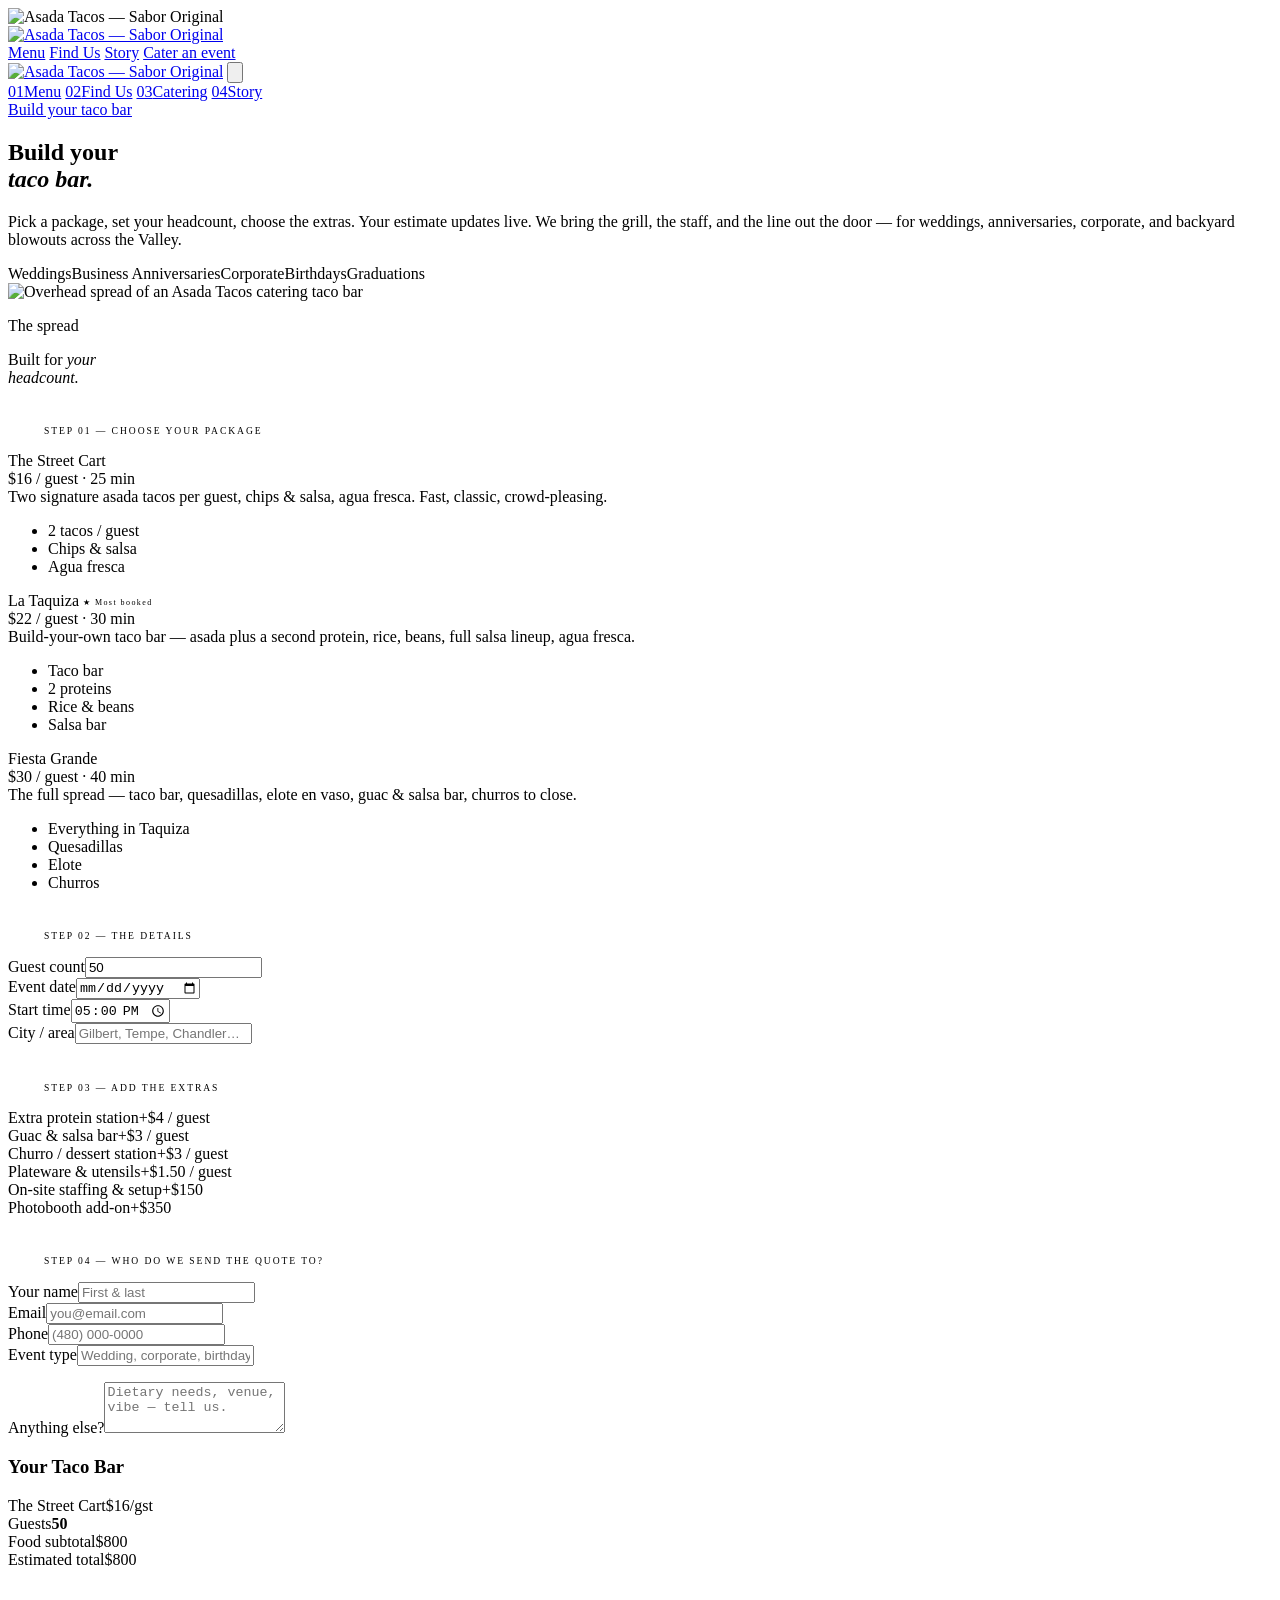
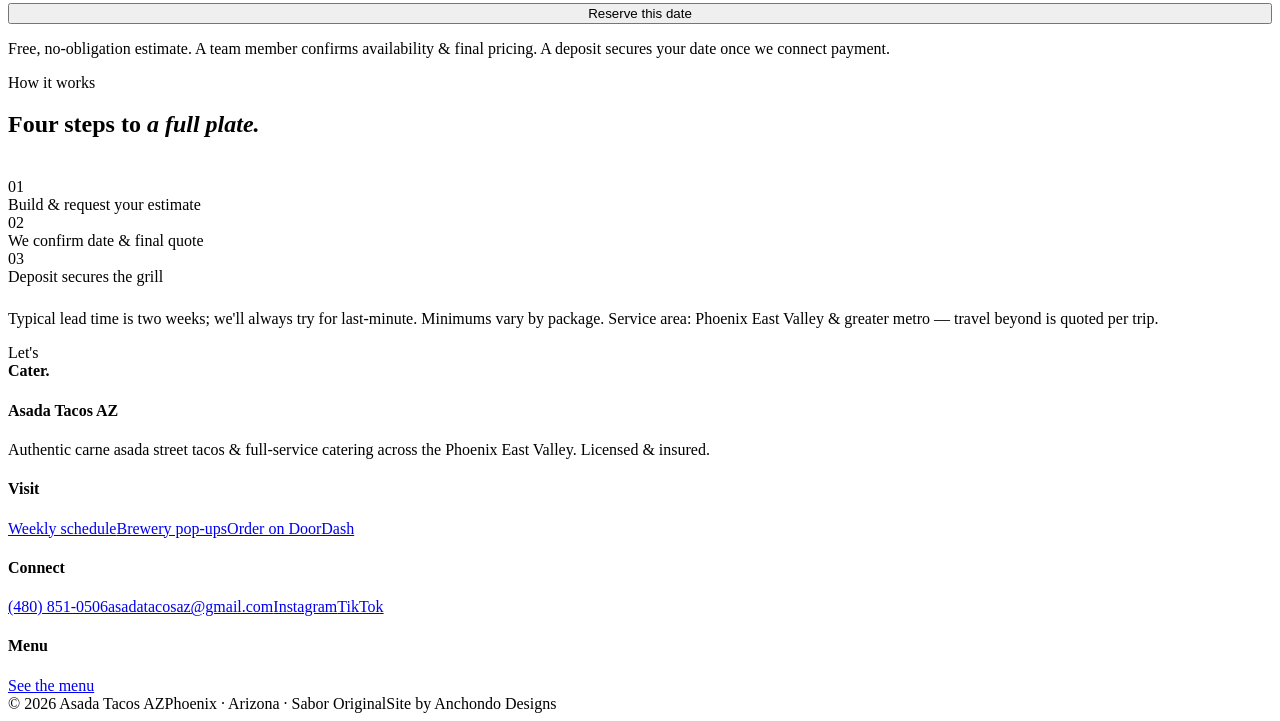
==== catering.html @ da59dc64 "Add files via upload" ====
<!DOCTYPE html>
<html lang="en">
<head>
<meta charset="UTF-8">
<meta name="viewport" content="width=device-width, initial-scale=1, viewport-fit=cover">
<title>Catering — Build Your Taco Bar · Asada Tacos AZ</title>
<meta name="description" content="Asada Tacos AZ catering — build your taco bar online. Pick a package, headcount & add-ons for weddings, corporate events, anniversaries & parties across Phoenix.">
<meta name="theme-color" content="#0B0B0B">
<meta property="og:title" content="Catering — Build Your Taco Bar · Asada Tacos AZ">
<meta property="og:description" content="Pick a package, your headcount, and add-ons. We bring the grill, the staff, and the line out the door.">
<link rel="preconnect" href="https://fonts.googleapis.com">
<link rel="preconnect" href="https://fonts.gstatic.com" crossorigin>
<link href="https://fonts.googleapis.com/css2?family=Archivo:wght@300;400;500;600;700&family=Archivo+Expanded:wght@500;600;700;800&family=IBM+Plex+Mono:wght@400;500&display=swap" rel="stylesheet">
<link rel="stylesheet" href="css/site.css">
<style>
.step-no{font-family:var(--mono);font-size:.6rem;letter-spacing:.2em;color:var(--oro);text-transform:uppercase;margin:38px 0 16px;display:flex;align-items:center;gap:12px}
.step-no::before{content:"";width:24px;height:1px;background:var(--oro)}
.confirm{background:var(--carbon-2);border:1px solid var(--oro);padding:22px;margin-top:16px;display:none}
.confirm.show{display:block}
</style>
</head>
<body>
<div id="load"><img class="loadlogo" src="assets/img/asada-logo.png" alt="Asada Tacos — Sabor Original"><div class="ember" aria-hidden="true"></div></div>
<div id="glow" aria-hidden="true"></div>

<header id="hdr">
  <div class="wrap nav">
    <a href="index.html" class="brand" aria-label="Asada Tacos — Sabor Original home"><img class="brandlogo" src="assets/img/asada-logo.png" alt="Asada Tacos — Sabor Original"></a>
    <nav class="navlinks">
      <a href="menu.html">Menu</a>
      <a href="find-us.html">Find Us</a>
      <a href="story.html">Story</a>
      <a href="catering.html" class="cta ghost" aria-current="page">Cater an event</a>
    </nav>
    <div class="burger" id="burger" aria-label="Menu" role="button" tabindex="0"><span></span><span></span><span></span></div>
  </div>
</header>
<div id="drawer">
  <div class="drawer-top">
    <a href="index.html" class="brand" aria-label="Asada Tacos — Sabor Original home"><img class="brandlogo" src="assets/img/asada-logo.png" alt="Asada Tacos — Sabor Original"></a>
    <button class="dclose" id="dclose" type="button" aria-label="Close menu"><svg viewBox="0 0 24 24" fill="none" stroke="currentColor" stroke-width="1.6" stroke-linecap="round" aria-hidden="true"><path d="M5 5l14 14M19 5L5 19"/></svg></button>
  </div>
  <nav class="drawer-links">
    <a href="menu.html"><span class="mono">01</span>Menu</a>
    <a href="find-us.html"><span class="mono">02</span>Find Us</a>
    <a href="catering.html"><span class="mono">03</span>Catering</a>
    <a href="story.html"><span class="mono">04</span>Story</a>
  </nav>
  <a href="catering.html" class="cta">Build your taco bar</a>
</div>

<main>
<section class="phero">
  <div class="wrap">
    <h1 class="h1 rv d1">Build your<br><em>taco bar.</em></h1>
    <p class="lead rv d2">Pick a package, set your headcount, choose the extras. Your estimate updates live. We bring the grill, the staff, and the line out the door — for weddings, anniversaries, corporate, and backyard blowouts across the Valley.</p>
    <div class="tags rv d2"><span>Weddings</span><span>Business Anniversaries</span><span>Corporate</span><span>Birthdays</span><span>Graduations</span></div>
  </div>
</section>

<section class="showcase rv">
  <img src="assets/generated/20260615-015755_catering-spread-web.jpg" alt="Overhead spread of an Asada Tacos catering taco bar" loading="lazy">
  <div class="cap"><div class="wrap"><p class="kicker mono">The spread</p><p class="h2" style="max-width:16ch">Built for <em>your headcount.</em></p></div></div>
</section>

<section class="band tight">
  <div class="wrap config-grid">
    <form id="builder" autocomplete="on">
      <p class="step-no">Step 01 — Choose your package</p>
      <div class="config" id="pkgs">
        <div class="pkg sel" data-pkg="Street Cart" data-head="16" data-min="25">
          <div class="pn">The Street Cart</div>
          <div class="pp">$16 / guest · 25 min</div>
          <div class="pd">Two signature asada tacos per guest, chips &amp; salsa, agua fresca. Fast, classic, crowd-pleasing.</div>
          <ul><li>2 tacos / guest</li><li>Chips &amp; salsa</li><li>Agua fresca</li></ul>
        </div>
        <div class="pkg" data-pkg="La Taquiza" data-head="22" data-min="30">
          <div class="pn">La Taquiza <span style="color:var(--brasa);font-family:var(--mono);font-size:.5rem;letter-spacing:.18em;vertical-align:middle">★ Most booked</span></div>
          <div class="pp">$22 / guest · 30 min</div>
          <div class="pd">Build-your-own taco bar — asada plus a second protein, rice, beans, full salsa lineup, agua fresca.</div>
          <ul><li>Taco bar</li><li>2 proteins</li><li>Rice &amp; beans</li><li>Salsa bar</li></ul>
        </div>
        <div class="pkg" data-pkg="Fiesta Grande" data-head="30" data-min="40">
          <div class="pn">Fiesta Grande</div>
          <div class="pp">$30 / guest · 40 min</div>
          <div class="pd">The full spread — taco bar, quesadillas, elote en vaso, guac &amp; salsa bar, churros to close.</div>
          <ul><li>Everything in Taquiza</li><li>Quesadillas</li><li>Elote</li><li>Churros</li></ul>
        </div>
      </div>

      <p class="step-no">Step 02 — The details</p>
      <div class="fieldrow">
        <div class="field"><label for="head">Guest count</label><input type="number" id="head" min="1" value="50" inputmode="numeric"></div>
        <div class="field"><label for="date">Event date</label><input type="date" id="date"></div>
        <div class="field"><label for="time">Start time</label><input type="time" id="time" value="17:00"></div>
        <div class="field"><label for="city">City / area</label><input type="text" id="city" placeholder="Gilbert, Tempe, Chandler…"></div>
      </div>

      <p class="step-no">Step 03 — Add the extras</p>
      <div class="addons" id="addons">
        <div class="addon" data-name="Extra protein station" data-price="4" data-per="head"><span class="box"></span><span class="an">Extra protein station</span><span class="ap">+$4 / guest</span></div>
        <div class="addon" data-name="Guac &amp; salsa bar" data-price="3" data-per="head"><span class="box"></span><span class="an">Guac &amp; salsa bar</span><span class="ap">+$3 / guest</span></div>
        <div class="addon" data-name="Churro / dessert station" data-price="3" data-per="head"><span class="box"></span><span class="an">Churro / dessert station</span><span class="ap">+$3 / guest</span></div>
        <div class="addon" data-name="Plateware &amp; utensils" data-price="1.5" data-per="head"><span class="box"></span><span class="an">Plateware &amp; utensils</span><span class="ap">+$1.50 / guest</span></div>
        <div class="addon" data-name="On-site staffing &amp; setup" data-price="150" data-per="flat"><span class="box"></span><span class="an">On-site staffing &amp; setup</span><span class="ap">+$150</span></div>
        <div class="addon" data-name="Photobooth add-on" data-price="350" data-per="flat"><span class="box"></span><span class="an">Photobooth add-on</span><span class="ap">+$350</span></div>
      </div>

      <p class="step-no">Step 04 — Who do we send the quote to?</p>
      <div class="fieldrow">
        <div class="field"><label for="name">Your name</label><input type="text" id="name" placeholder="First &amp; last"></div>
        <div class="field"><label for="email">Email</label><input type="email" id="email" placeholder="you@email.com"></div>
        <div class="field"><label for="phone">Phone</label><input type="tel" id="phone" placeholder="(480) 000-0000"></div>
        <div class="field"><label for=" etype">Event type</label><input type="text" id="etype" placeholder="Wedding, corporate, birthday…"></div>
      </div>
      <div class="field" style="margin-top:16px"><label for="notes">Anything else?</label><textarea id="notes" rows="3" placeholder="Dietary needs, venue, vibe — tell us."></textarea></div>
    </form>

    <aside class="summary" id="summary" aria-live="polite">
      <h3>Your Taco Bar</h3>
      <div class="sline"><span id="sum-pkg">The Street Cart</span><span class="mono" id="sum-pkgp">$16/gst</span></div>
      <div class="sline"><span>Guests</span><b id="sum-head">50</b></div>
      <div class="sline"><span>Food subtotal</span><span class="mono" id="sum-food">$800</span></div>
      <div id="sum-addons"></div>
      <div class="stotal"><span class="lbl">Estimated total</span><span class="amt" id="sum-total">$800</span></div>
      <p class="note" id="minnote"></p>
      <button type="button" class="cta" id="reserve" style="width:100%;margin-top:18px">Reserve this date</button>
      <p class="note">Free, no-obligation estimate. A team member confirms availability &amp; final pricing. A deposit secures your date once we connect payment.</p>
      <div class="confirm" id="confirm">
        <p class="mono" style="color:var(--oro-lux);margin-bottom:10px">Request ready ✓</p>
        <p style="font-size:.92rem;color:var(--hueso-dim);margin-bottom:14px">We've packaged your taco bar. Send it over and we'll reply within one business day with availability and a deposit link.</p>
        <a class="cta" id="sendmail" href="#" style="width:100%">Email my request</a>
      </div>
    </aside>
  </div>
</section>

<section class="band tight">
  <div class="wrap">
    <p class="kicker mono rv">How it works</p>
    <h2 class="h2 rv d1">Four steps to <em>a full plate.</em></h2>
    <div class="figs" style="margin-top:40px">
      <div class="fig rv d1"><div class="n">01</div><div class="l">Build &amp; request your estimate</div></div>
      <div class="fig rv d2"><div class="n">02</div><div class="l">We confirm date &amp; final quote</div></div>
      <div class="fig rv d3"><div class="n">03</div><div class="l">Deposit secures the grill</div></div>
    </div>
    <p class="note rv" style="margin-top:24px">Typical lead time is two weeks; we'll always try for last-minute. Minimums vary by package. Service area: Phoenix East Valley &amp; greater metro — travel beyond is quoted per trip.</p>
  </div>
</section>
</main>

<footer>
  <div class="wrap">
    <div class="fmark rv">Let's<br><b>Cater.</b></div>
    <div class="fgrid">
      <div class="fcol"><h4>Asada Tacos AZ</h4><p>Authentic carne asada street tacos &amp; full-service catering across the Phoenix East Valley. Licensed &amp; insured.</p></div>
      <div class="fcol"><h4>Visit</h4><a href="find-us.html">Weekly schedule</a><a href="find-us.html">Brewery pop-ups</a><a href="#" onclick="return false">Order on DoorDash</a></div>
      <div class="fcol"><h4>Connect</h4><a href="tel:+14808510506">(480) 851-0506</a><a href="mailto:asadatacosaz@gmail.com">asadatacosaz@gmail.com</a><a href="https://www.instagram.com/asada_tacos_az/" target="_blank" rel="noopener">Instagram</a><a href="https://www.tiktok.com/@asadatacos" target="_blank" rel="noopener">TikTok</a></div>
      <div class="fcol"><h4>Menu</h4><a href="menu.html" class="cta ghost">See the menu</a></div>
    </div>
    <div class="fbtm"><span>© 2026 Asada Tacos AZ</span><span>Phoenix · Arizona · Sabor Original</span><span>Site by Anchondo Designs</span></div>
  </div>
</footer>

<script src="js/site.js"></script>
<script>
(function(){
  var money=function(n){return '$'+Math.round(n).toLocaleString();};
  var pkgs=document.querySelectorAll('#pkgs .pkg');
  var addons=document.querySelectorAll('#addons .addon');
  var headIn=document.getElementById('head');
  var sel={pkg:'The Street Cart',head:16,min:25,name:'Street Cart'};

  function recalc(){
    var head=Math.max(0,parseInt(headIn.value,10)||0);
    var perHead=sel.head, flat=0, lines='';
    addons.forEach(function(a){
      if(a.classList.contains('sel')){
        var p=parseFloat(a.getAttribute('data-price')), per=a.getAttribute('data-per');
        if(per==='head'){perHead+=p; lines+='<div class="sline"><span>'+a.getAttribute('data-name')+'</span><span class="mono">+'+money(p*head)+'</span></div>';}
        else{flat+=p; lines+='<div class="sline"><span>'+a.getAttribute('data-name')+'</span><span class="mono">+'+money(p)+'</span></div>';}
      }
    });
    var food=sel.head*head;
    var total=perHead*head+flat;
    document.getElementById('sum-pkg').textContent=sel.pkg;
    document.getElementById('sum-pkgp').textContent='$'+sel.head+'/gst';
    document.getElementById('sum-head').textContent=head;
    document.getElementById('sum-food').textContent=money(food);
    document.getElementById('sum-addons').innerHTML=lines;
    document.getElementById('sum-total').textContent=money(total);
    var note=document.getElementById('minnote');
    if(head>0&&head<sel.min){note.textContent='Heads up: '+sel.pkg+' has a '+sel.min+'-guest minimum.';note.style.color='var(--brasa)';}
    else{note.textContent='';}
    return {head:head,total:total};
  }

  pkgs.forEach(function(p){p.addEventListener('click',function(){
    pkgs.forEach(function(x){x.classList.remove('sel');});
    p.classList.add('sel');
    sel.pkg=p.getAttribute('data-pkg'); sel.head=parseFloat(p.getAttribute('data-head'));
    sel.min=parseInt(p.getAttribute('data-min'),10);
    if(sel.pkg==='Street Cart')sel.pkg='The Street Cart';
    recalc();
  });});
  addons.forEach(function(a){a.addEventListener('click',function(){a.classList.toggle('sel');recalc();});});
  headIn.addEventListener('input',recalc);

  document.getElementById('reserve').addEventListener('click',function(){
    var r=recalc();
    document.getElementById('confirm').classList.add('show');
    var name=document.getElementById('name').value||'';
    var email=document.getElementById('email').value||'';
    var date=document.getElementById('date').value||'TBD';
    var city=document.getElementById('city').value||'TBD';
    var etype=document.getElementById('etype').value||'Event';
    var body='ASADA TACOS — CATERING REQUEST%0D%0A%0D%0A'
      +'Package: '+sel.pkg+'%0D%0A'
      +'Guests: '+r.head+'%0D%0A'
      +'Date: '+date+' · City: '+encodeURIComponent(city)+'%0D%0A'
      +'Event type: '+encodeURIComponent(etype)+'%0D%0A'
      +'Estimated total: '+money(r.total)+'%0D%0A'
      +'Name: '+encodeURIComponent(name)+' · Phone: '+(document.getElementById('phone').value||'')+'%0D%0A'
      +'Notes: '+encodeURIComponent(document.getElementById('notes').value||'')+'%0D%0A';
    var subj='Catering request — '+encodeURIComponent(etype)+' · '+r.head+' guests';
    document.getElementById('sendmail').setAttribute('href','mailto:asadatacosaz@gmail.com?subject='+subj+'&body='+body);
    document.getElementById('confirm').scrollIntoView({behavior:'smooth',block:'nearest'});
  });

  recalc();
})();
</script>
</body>
</html>
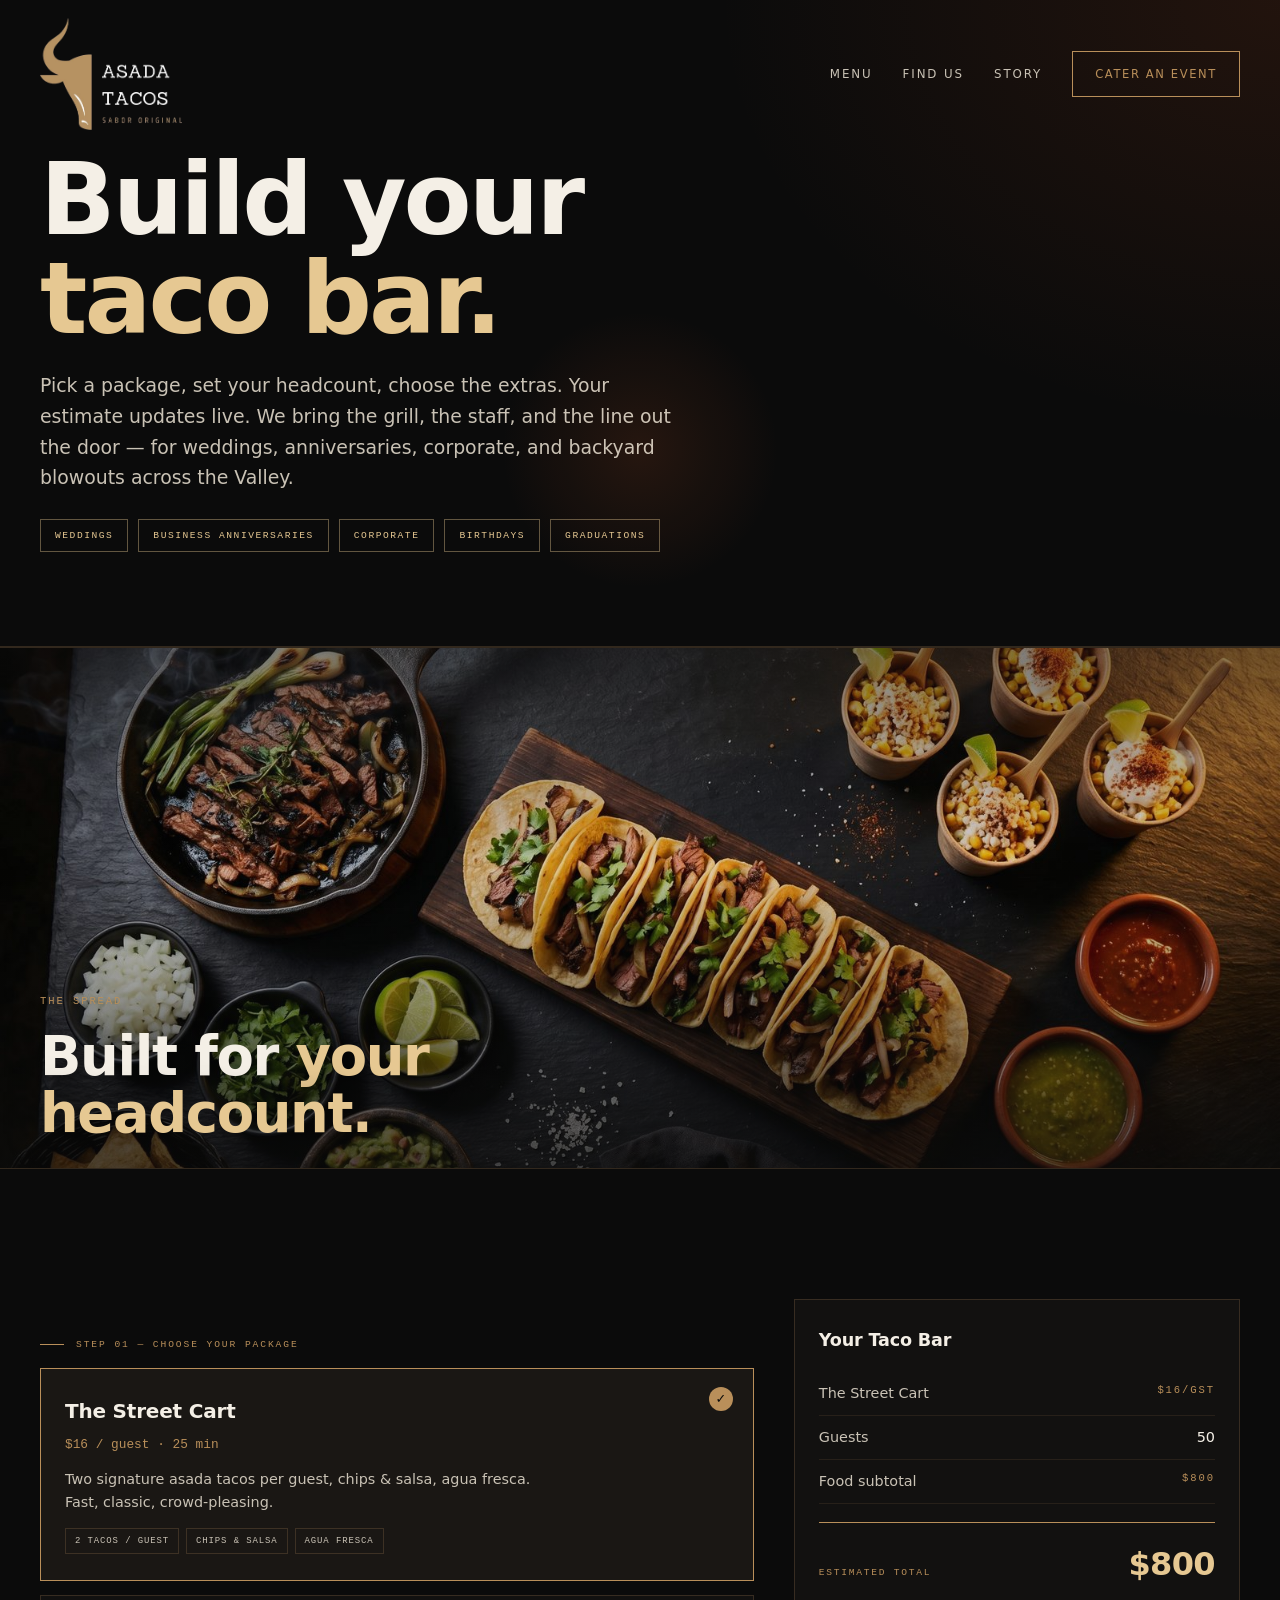
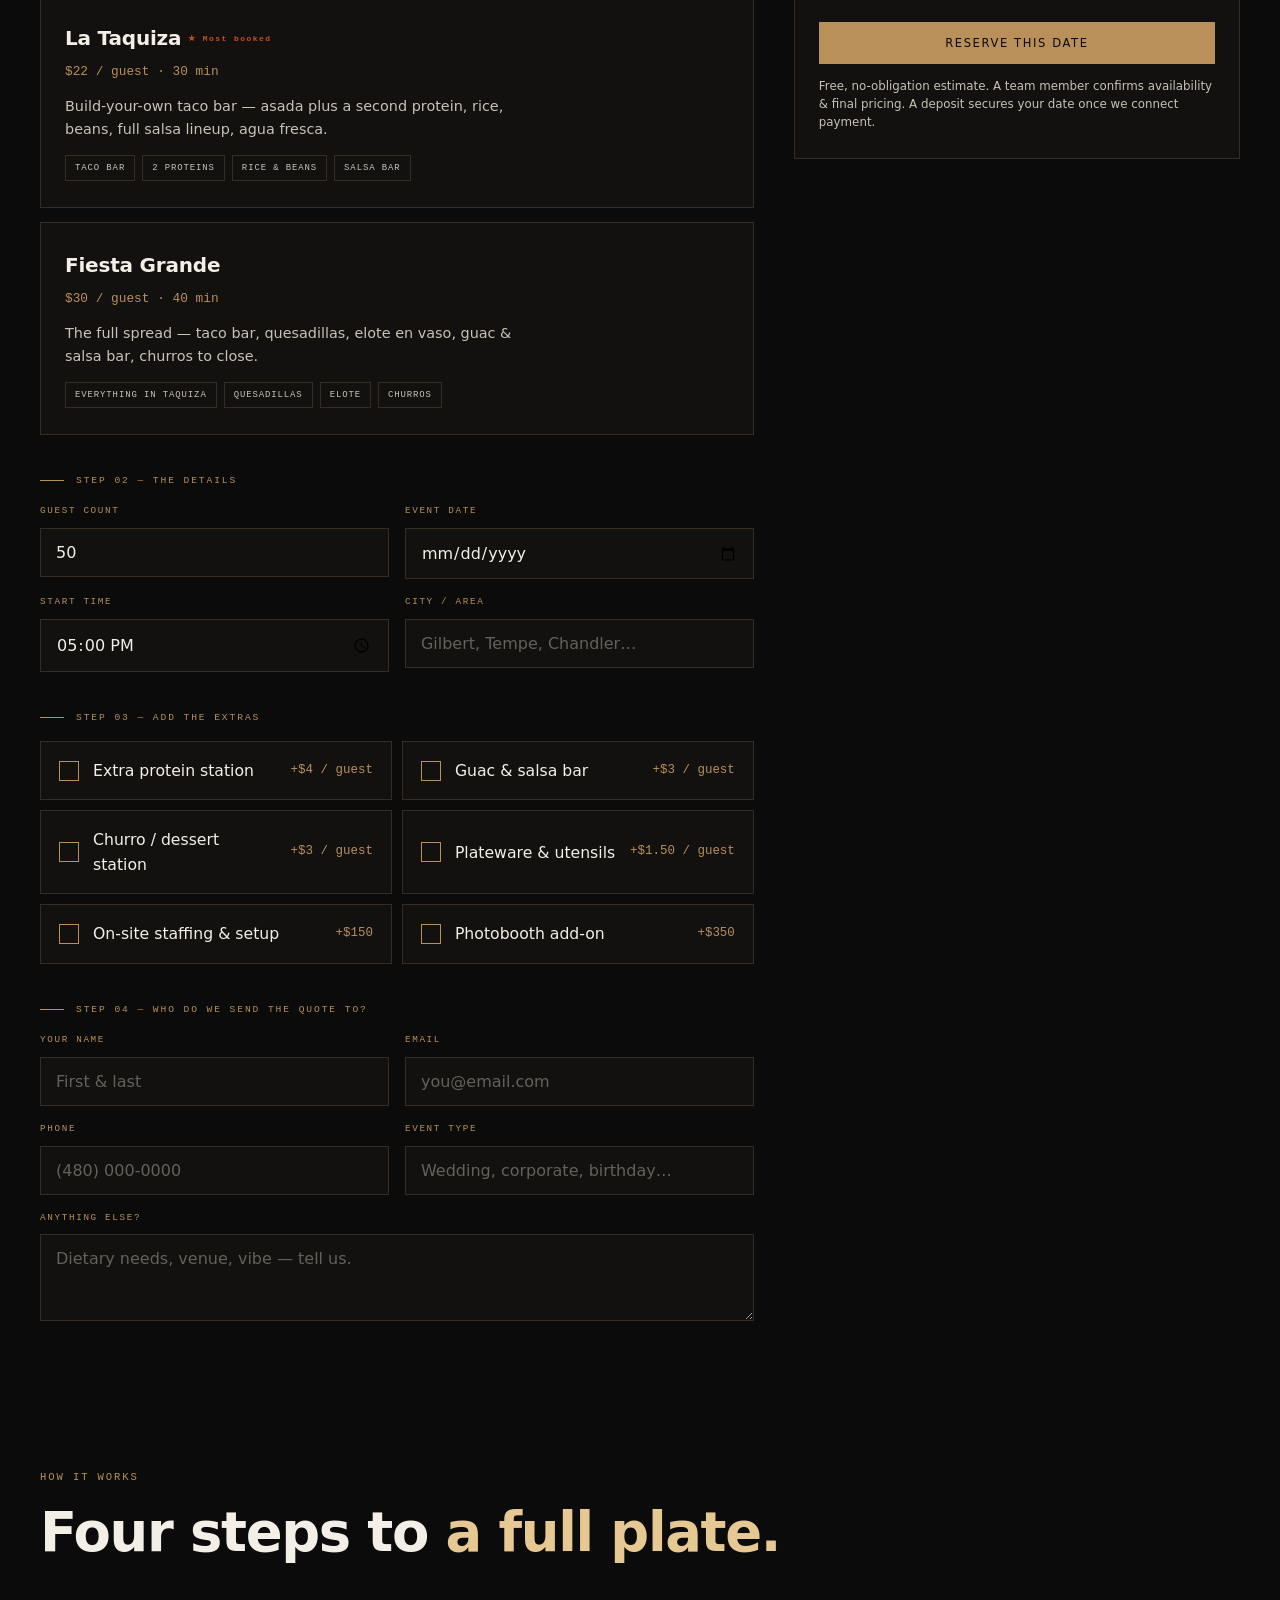
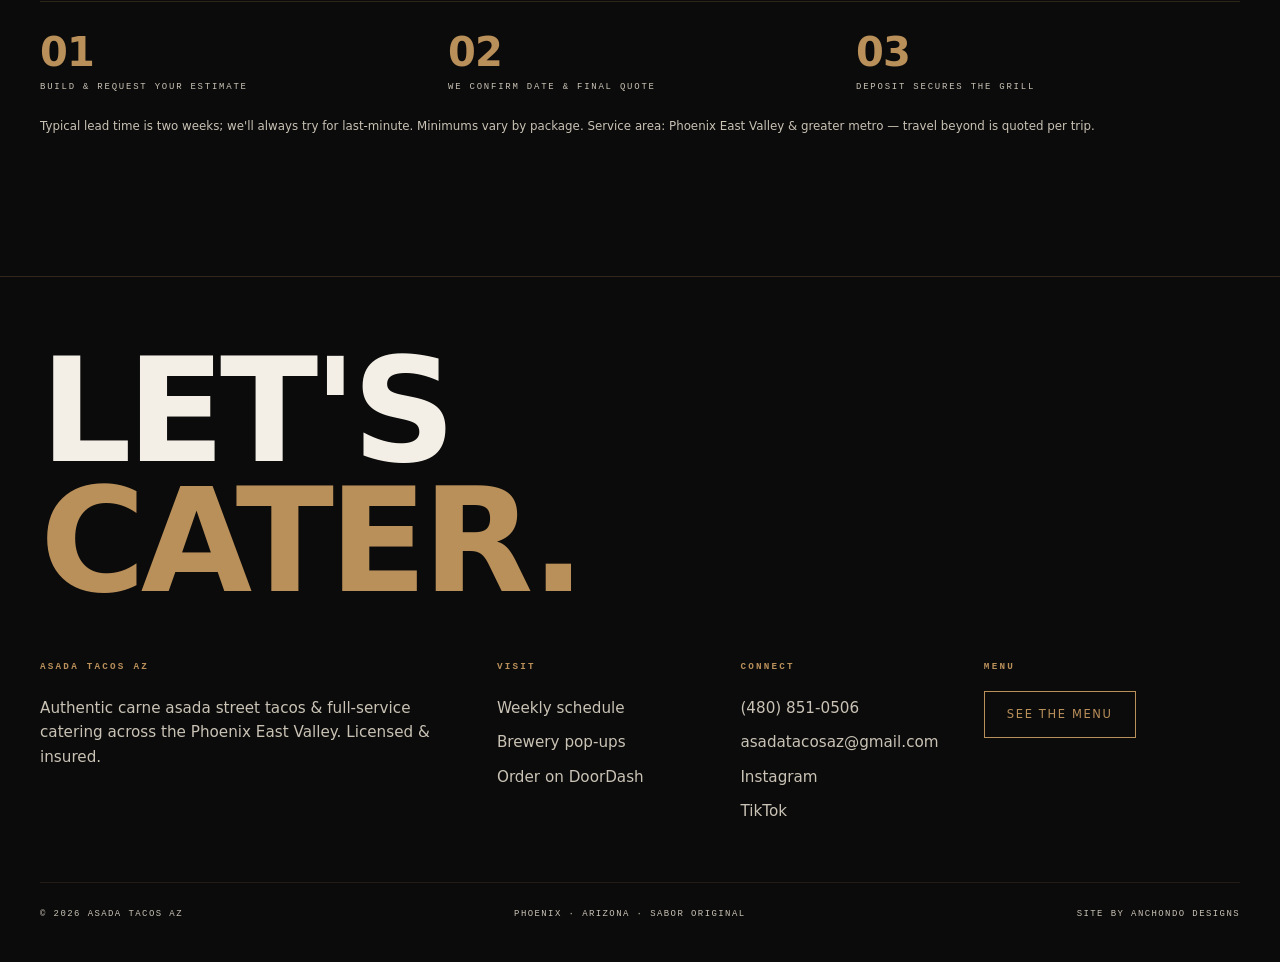
==== commit 99c65944: "Add files via upload" ====
--- a/catering.html
+++ b/catering.html
@@ -155,7 +155,7 @@
     <div class="fgrid">
       <div class="fcol"><h4>Asada Tacos AZ</h4><p>Authentic carne asada street tacos &amp; full-service catering across the Phoenix East Valley. Licensed &amp; insured.</p></div>
       <div class="fcol"><h4>Visit</h4><a href="find-us.html">Weekly schedule</a><a href="find-us.html">Brewery pop-ups</a><a href="#" onclick="return false">Order on DoorDash</a></div>
-      <div class="fcol"><h4>Connect</h4><a href="tel:+14808510506">(480) 851-0506</a><a href="mailto:asadatacosaz@gmail.com">asadatacosaz@gmail.com</a><a href="https://www.instagram.com/asada_tacos_az/" target="_blank" rel="noopener">Instagram</a><a href="https://www.tiktok.com/@asadatacos" target="_blank" rel="noopener">TikTok</a></div>
+      <div class="fcol"><h4>Connect</h4><a href="tel:+14808510506">(480) 851-0506</a><a href="mailto:asadatacosaz@gmail.com">asadatacosaz@gmail.com</a><a href="https://www.instagram.com/asada_tacos_az/" target="_blank" rel="noopener">Instagram</a><a href="https://www.tiktok.com/@asada_tacos_az" target="_blank" rel="noopener">TikTok</a></div>
       <div class="fcol"><h4>Menu</h4><a href="menu.html" class="cta ghost">See the menu</a></div>
     </div>
     <div class="fbtm"><span>© 2026 Asada Tacos AZ</span><span>Phoenix · Arizona · Sabor Original</span><span>Site by Anchondo Designs</span></div>
--- a/css/site.css
+++ b/css/site.css
@@ -0,0 +1,292 @@
+/* ============================================================
+   ASADA TACOS AZ — shared design system  ·  FIRE, FRAMED
+   Anchondo Designs · MOSA Studio
+   ============================================================ */
+:root{
+  --carbon:#0B0B0B; --carbon-2:#121110; --carbon-3:#1A1714; --mesquite:#2A1E16;
+  --oro:#B98F5A; --oro-lux:#E6C892; --hueso:#F4EFE6; --hueso-dim:#C9C2B5;
+  --brasa:#C8501E;
+  --disp:"Archivo Expanded","Archivo",system-ui,sans-serif;
+  --body:"Archivo",system-ui,sans-serif;
+  --mono:"IBM Plex Mono",monospace; --cond:"Archivo Expanded",var(--body);
+  --maxw:1280px; --ease:cubic-bezier(.22,1,.36,1);
+  --line:rgba(185,143,90,.22);
+}
+*{margin:0;padding:0;box-sizing:border-box}
+html{scroll-behavior:smooth;-webkit-text-size-adjust:100%;scroll-padding-top:84px}
+body{background:var(--carbon);color:var(--hueso);font-family:var(--body);
+  font-weight:300;line-height:1.6;overflow-x:hidden;
+  -webkit-font-smoothing:antialiased;text-rendering:optimizeLegibility}
+img{max-width:100%;display:block}
+a{color:inherit;text-decoration:none}
+::selection{background:var(--oro);color:var(--carbon)}
+.wrap{width:100%;max-width:var(--maxw);margin:0 auto;padding:0 22px}
+.mono{font-family:var(--mono);font-weight:400;letter-spacing:.18em;text-transform:uppercase;font-size:.66rem;color:var(--oro)}
+.frame{position:relative}
+.frame::before{content:"";position:absolute;inset:14px;border:1px solid rgba(185,143,90,.34);pointer-events:none;z-index:3}
+
+/* ---- buttons ---- */
+.cta{font-family:var(--body);font-weight:500;font-size:.72rem;letter-spacing:.14em;
+  text-transform:uppercase;padding:13px 22px;border:1px solid var(--oro);color:var(--carbon);
+  background:var(--oro);transition:transform .25s var(--ease),background .25s,color .25s;
+  display:inline-block;cursor:pointer;text-align:center}
+.cta:hover{background:var(--oro-lux);border-color:var(--oro-lux)}
+.cta.ghost{background:transparent;color:var(--oro)}
+.cta.ghost:hover{background:var(--oro);color:var(--carbon)}
+.cta[disabled]{opacity:.4;cursor:not-allowed;pointer-events:none}
+
+/* ---- loader ---- */
+#load{position:fixed;inset:0;z-index:200;background:var(--carbon);
+  display:flex;align-items:center;justify-content:center;flex-direction:column;gap:22px;
+  transition:opacity .7s var(--ease),visibility .7s}
+#load.done{opacity:0;visibility:hidden}
+.ember{width:10px;height:10px;border-radius:50%;background:var(--brasa);
+  box-shadow:0 0 30px 12px rgba(200,80,30,.7),0 0 60px 26px rgba(200,80,30,.25);
+  animation:pulse 1.4s ease-in-out infinite}
+#load .lname{font-family:var(--disp);font-weight:700;letter-spacing:.34em;
+  font-size:1rem;color:var(--oro-lux);text-transform:uppercase;
+  opacity:0;animation:rise .9s var(--ease) .25s forwards;transform:translateY(8px)}
+#load .ltag{font-family:var(--mono);font-size:.6rem;letter-spacing:.5em;color:var(--oro);
+  text-transform:uppercase;opacity:0;animation:rise .9s var(--ease) .5s forwards;transform:translateY(8px)}
+@keyframes pulse{0%,100%{transform:scale(1);opacity:.85}50%{transform:scale(1.5);opacity:1}}
+@keyframes rise{to{opacity:1;transform:translateY(0)}}
+
+/* ---- nav ---- */
+header{position:fixed;top:0;left:0;right:0;z-index:90;
+  transition:background .4s var(--ease),border-color .4s,padding .4s var(--ease);
+  border-bottom:1px solid transparent;padding:18px 0}
+header.scrolled{background:rgba(11,11,11,.82);backdrop-filter:blur(12px);
+  -webkit-backdrop-filter:blur(12px);border-bottom-color:var(--line);padding:11px 0}
+.nav{display:flex;align-items:center;justify-content:space-between;gap:18px}
+.brand{display:flex;align-items:center;gap:11px}
+.brandlogo{height:88px;width:auto;display:block;transition:height .4s var(--ease)}
+header.scrolled .brandlogo{height:50px}
+.brand .bull{height:56px;width:auto;flex:none}
+.loadlogo{width:min(62vw,290px);height:auto;margin-bottom:6px}
+.brand b{font-family:var(--disp);font-weight:700;letter-spacing:.14em;font-size:1rem;
+  text-transform:uppercase;color:var(--hueso);line-height:1}
+.brand small{display:block;font-family:var(--mono);font-size:.54rem;letter-spacing:.4em;
+  color:var(--oro);text-transform:uppercase;margin-top:4px;font-weight:400}
+.navlinks{display:none;gap:30px;align-items:center}
+.navlinks a{font-size:.74rem;letter-spacing:.16em;text-transform:uppercase;
+  color:var(--hueso-dim);transition:color .25s;position:relative;padding:4px 0}
+.navlinks a:not(.cta)::after{content:"";position:absolute;left:0;bottom:-2px;width:0;height:1px;
+  background:var(--oro);transition:width .3s var(--ease)}
+.navlinks a:not(.cta):hover{color:var(--hueso)}
+.navlinks a:not(.cta):hover::after{width:100%}
+.navlinks a[aria-current]{color:var(--oro)}
+.burger{display:flex;flex-direction:column;gap:5px;cursor:pointer;padding:6px;z-index:95}
+.burger span{width:24px;height:1.5px;background:var(--hueso);transition:.3s var(--ease)}
+.burger.open span:nth-child(1){transform:translateY(6.5px) rotate(45deg)}
+.burger.open span:nth-child(2){opacity:0}
+.burger.open span:nth-child(3){transform:translateY(-6.5px) rotate(-45deg)}
+#drawer{position:fixed;inset:0;z-index:96;background:var(--carbon);
+  display:flex;flex-direction:column;padding:16px 26px 38px;
+  transform:translateX(100%);transition:transform .5s var(--ease)}
+#drawer.open{transform:translateX(0)}
+.drawer-top{display:flex;align-items:center;justify-content:space-between;
+  padding-bottom:18px;border-bottom:1px solid var(--line)}
+.drawer-top .brand .bull{height:46px}
+.drawer-top .brandlogo{height:66px}
+.dclose{background:none;border:0;color:var(--hueso);cursor:pointer;width:46px;height:46px;
+  display:grid;place-items:center;margin-right:-8px;transition:color .25s}
+.dclose:hover{color:var(--oro)}
+.dclose svg{width:26px;height:26px}
+.drawer-links{display:flex;flex-direction:column;justify-content:center;flex:1;gap:2px}
+.drawer-links a{font-family:var(--disp);font-size:1.7rem;font-weight:600;color:var(--hueso);
+  letter-spacing:-.01em;padding:14px 0;border-bottom:1px solid rgba(185,143,90,.18)}
+.drawer-links a .mono{display:block;font-size:.6rem;margin-bottom:3px}
+#drawer a.cta{display:block;width:100%;text-align:center;background:var(--oro);color:var(--carbon);
+  border:1px solid var(--oro);padding:18px 20px;font-family:var(--body);font-weight:600;
+  font-size:.82rem;letter-spacing:.14em;margin-top:22px}
+#drawer a.cta:hover{background:var(--oro-lux);border-color:var(--oro-lux)}
+
+/* cta scoping in nav/footer */
+.nav .cta,.fcol .cta{display:inline-flex;align-items:center;width:auto;
+  padding:13px 22px;font-size:.72rem;letter-spacing:.14em}
+.nav .cta.ghost,.fcol .cta.ghost{color:var(--oro);background:transparent;border:1px solid var(--oro)}
+.nav .cta.ghost:hover,.fcol .cta.ghost:hover{color:var(--carbon);background:var(--oro)}
+
+/* ---- type scale ---- */
+.eyebrow{display:flex;align-items:center;gap:12px;margin-bottom:20px}
+.eyebrow::before{content:"";width:34px;height:1px;background:var(--oro)}
+.kicker{margin-bottom:18px}
+.h1{font-family:var(--disp);font-weight:600;font-size:clamp(2.4rem,9vw,6.2rem);
+  line-height:1;letter-spacing:-.03em;color:var(--hueso)}
+.h1 em{font-style:normal;color:var(--oro-lux);font-weight:600}
+.h2{font-family:var(--disp);font-weight:600;font-size:clamp(1.7rem,5.2vw,3.4rem);
+  line-height:1.05;letter-spacing:-.025em;color:var(--hueso)}
+.h2 em{font-style:normal;color:var(--oro-lux)}
+.lead{font-size:clamp(1rem,2.4vw,1.18rem);color:var(--hueso-dim);max-width:54ch;line-height:1.62;margin-top:22px}
+.band{padding:clamp(70px,12vw,140px) 0}
+.band.tight{padding-top:0}
+.showcase + .band.tight{padding-top:clamp(56px,11vw,130px)}
+.twocol{display:grid;gap:34px}
+section{position:relative}
+
+/* ---- page hero (interior) ---- */
+.phero{position:relative;padding:150px 0 60px;border-bottom:1px solid var(--line);overflow:hidden}
+.phero::after{content:"";position:absolute;inset:0;z-index:0;
+  background:radial-gradient(80% 120% at 100% 0%,rgba(200,80,30,.12),transparent 55%)}
+.phero .wrap{position:relative;z-index:2}
+
+/* ---- statement / figures ---- */
+.statement .big{font-family:var(--disp);font-weight:500;font-size:clamp(1.5rem,4.4vw,2.8rem);
+  line-height:1.16;letter-spacing:-.025em;color:var(--hueso);max-width:20ch}
+.statement .big b{color:var(--oro-lux);font-weight:600}
+.figs{display:grid;grid-template-columns:repeat(3,1fr);gap:14px;margin-top:48px;border-top:1px solid rgba(185,143,90,.2);padding-top:30px}
+.fig .n{font-family:var(--disp);font-size:clamp(1.6rem,5vw,2.5rem);color:var(--oro);font-weight:700;line-height:1;letter-spacing:-.02em}
+.fig .l{font-family:var(--mono);font-size:.56rem;letter-spacing:.2em;color:var(--hueso-dim);text-transform:uppercase;margin-top:8px}
+
+/* ============================================================
+   WEEKLY SCHEDULE — the standout. Auto-highlights tonight.
+   ============================================================ */
+.sched{margin-top:42px;border-top:1px solid var(--line)}
+.srow{position:relative;display:grid;grid-template-columns:74px 1fr auto;gap:18px;align-items:center;
+  padding:22px 8px 22px 18px;border-bottom:1px solid rgba(185,143,90,.14);
+  transition:background .35s var(--ease),padding .35s var(--ease)}
+.srow::before{content:"";position:absolute;left:0;top:0;bottom:0;width:3px;background:transparent;transition:background .35s}
+.srow:hover{background:rgba(185,143,90,.05)}
+.srow .sday{font-family:var(--disp);font-weight:700;font-size:1.05rem;letter-spacing:.04em;
+  text-transform:uppercase;color:var(--oro);line-height:1}
+.srow .sday small{display:block;font-family:var(--mono);font-weight:400;font-size:.52rem;
+  letter-spacing:.14em;color:var(--hueso-dim);margin-top:6px}
+.srow .splace b{font-family:var(--disp);font-weight:600;font-size:clamp(1.15rem,3.2vw,1.7rem);
+  letter-spacing:-.02em;color:var(--hueso);display:block;line-height:1.08}
+.srow .splace span{font-size:.85rem;color:var(--hueso-dim);display:inline-flex;align-items:center;gap:7px;margin-top:6px}
+.srow .stime{font-family:var(--mono);font-size:.74rem;color:var(--hueso-dim);text-align:right;white-space:nowrap;line-height:1.5}
+.srow .stag{display:none}
+.srow.closed{opacity:.4}
+.srow.closed .sday,.srow.closed .splace b{color:var(--hueso-dim)}
+
+/* tonight */
+.srow.tonight{background:linear-gradient(90deg,rgba(200,80,30,.14),rgba(200,80,30,0) 70%);padding-top:30px;padding-bottom:30px}
+.srow.tonight::before{background:var(--brasa)}
+.srow.tonight .sday{color:var(--oro-lux)}
+.srow.tonight .splace b{color:var(--hueso)}
+.srow.tonight .stag{display:inline-flex;align-items:center;gap:8px;
+  font-family:var(--mono);font-size:.56rem;letter-spacing:.2em;text-transform:uppercase;
+  color:var(--brasa);margin-top:10px}
+.srow.tonight .stag i{width:8px;height:8px;border-radius:50%;background:var(--brasa);
+  box-shadow:0 0 0 0 rgba(200,80,30,.6);animation:beat 1.6s infinite}
+@keyframes beat{0%{box-shadow:0 0 0 0 rgba(200,80,30,.55)}70%{box-shadow:0 0 0 9px rgba(200,80,30,0)}100%{box-shadow:0 0 0 0 rgba(200,80,30,0)}}
+
+/* ---- menu list ---- */
+.menu-cat{margin-top:54px}
+.menu-cat .ct{font-family:var(--mono);font-size:.62rem;letter-spacing:.24em;text-transform:uppercase;
+  color:var(--oro);padding-bottom:14px;border-bottom:1px solid var(--line);display:flex;justify-content:space-between}
+.mi{display:grid;grid-template-columns:1fr auto;gap:8px 18px;align-items:baseline;
+  padding:22px 0;border-bottom:1px solid rgba(185,143,90,.16)}
+.mi .nm{font-family:var(--disp);font-weight:600;font-size:clamp(1.1rem,2.8vw,1.5rem);color:var(--hueso);letter-spacing:-.01em}
+.mi .nm em{font-style:normal;color:var(--oro);font-size:.62rem;font-family:var(--mono);
+  letter-spacing:.12em;text-transform:uppercase;margin-left:10px;vertical-align:middle}
+.mi .pr{font-family:var(--mono);font-size:.9rem;color:var(--oro);white-space:nowrap}
+.mi .ds{grid-column:1/-1;font-size:.92rem;color:var(--hueso-dim);max-width:64ch}
+
+/* ---- catering / configurator ---- */
+.cater{position:relative;background:var(--mesquite);overflow:hidden}
+.cater::before{content:"";position:absolute;inset:0;background:radial-gradient(90% 130% at 100% 0%,rgba(200,80,30,.22),transparent 55%)}
+.cater .wrap{position:relative;z-index:2}
+.tags{display:flex;flex-wrap:wrap;gap:10px;margin:26px 0 34px}
+.tags span{font-family:var(--mono);font-size:.6rem;letter-spacing:.16em;text-transform:uppercase;
+  color:var(--oro-lux);border:1px solid rgba(230,200,146,.4);padding:8px 14px}
+.config{display:grid;grid-template-columns:1fr;gap:14px;margin-top:14px}
+.pkg{position:relative;background:var(--carbon-2);border:1px solid var(--line);padding:26px 24px;cursor:pointer;
+  transition:border-color .3s,background .3s,transform .3s var(--ease)}
+.pkg:hover{border-color:rgba(185,143,90,.5)}
+.pkg.sel{border-color:var(--oro);background:var(--carbon-3)}
+.pkg.sel::after{content:"✓";position:absolute;top:18px;right:20px;color:var(--carbon);background:var(--oro);
+  width:24px;height:24px;border-radius:50%;display:grid;place-items:center;font-size:.8rem;font-weight:700}
+.pkg .pn{font-family:var(--disp);font-weight:600;font-size:1.25rem;color:var(--hueso);letter-spacing:-.01em}
+.pkg .pp{font-family:var(--mono);font-size:.8rem;color:var(--oro);margin:8px 0 12px}
+.pkg .pd{font-size:.9rem;color:var(--hueso-dim);max-width:52ch}
+.pkg ul{list-style:none;margin-top:14px;display:flex;flex-wrap:wrap;gap:7px}
+.pkg li{font-family:var(--mono);font-size:.56rem;letter-spacing:.1em;text-transform:uppercase;
+  color:var(--hueso-dim);border:1px solid var(--line);padding:5px 9px}
+.fieldrow{display:grid;grid-template-columns:1fr;gap:16px;margin-top:14px}
+.field label{display:block;font-family:var(--mono);font-size:.58rem;letter-spacing:.18em;
+  text-transform:uppercase;color:var(--oro);margin-bottom:9px}
+.field input,.field select,.field textarea{width:100%;background:var(--carbon-2);border:1px solid var(--line);
+  color:var(--hueso);font-family:var(--body);font-size:1rem;padding:14px 15px;transition:border-color .25s}
+.field input:focus,.field select:focus,.field textarea:focus{outline:none;border-color:var(--oro)}
+.field input::placeholder,.field textarea::placeholder{color:rgba(201,194,181,.45)}
+.addons{display:grid;grid-template-columns:1fr;gap:10px;margin-top:14px}
+.addon{display:flex;align-items:center;gap:14px;background:var(--carbon-2);border:1px solid var(--line);
+  padding:16px 18px;cursor:pointer;transition:border-color .3s,background .3s}
+.addon:hover{border-color:rgba(185,143,90,.5)}
+.addon.sel{border-color:var(--oro);background:var(--carbon-3)}
+.addon .box{width:20px;height:20px;border:1px solid var(--oro);flex:none;display:grid;place-items:center;transition:background .25s}
+.addon.sel .box{background:var(--oro)}
+.addon.sel .box::after{content:"✓";color:var(--carbon);font-size:.7rem;font-weight:700}
+.addon .an{font-weight:500;color:var(--hueso);font-size:.98rem}
+.addon .ap{margin-left:auto;font-family:var(--mono);font-size:.78rem;color:var(--oro);white-space:nowrap}
+.summary{position:sticky;top:90px;background:var(--carbon-2);border:1px solid var(--line);padding:26px 24px}
+.summary h3{font-family:var(--disp);font-weight:600;font-size:1.1rem;color:var(--hueso);margin-bottom:18px;letter-spacing:-.01em}
+.sline{display:flex;justify-content:space-between;gap:12px;padding:10px 0;border-bottom:1px solid rgba(185,143,90,.12);font-size:.9rem;color:var(--hueso-dim)}
+.sline b{color:var(--hueso);font-weight:500}
+.sline .mono{color:var(--oro)}
+.stotal{display:flex;justify-content:space-between;align-items:baseline;margin-top:18px;padding-top:16px;border-top:1px solid var(--oro)}
+.stotal .lbl{font-family:var(--mono);font-size:.6rem;letter-spacing:.18em;text-transform:uppercase;color:var(--oro)}
+.stotal .amt{font-family:var(--disp);font-weight:700;font-size:2rem;color:var(--oro-lux);letter-spacing:-.02em}
+.note{font-size:.74rem;color:var(--hueso-dim);margin-top:14px;line-height:1.5}
+
+/* ---- map ---- */
+.mapwrap{margin-top:40px;border:1px solid var(--line);position:relative;aspect-ratio:16/10;background:var(--carbon-2)}
+.mapwrap iframe{width:100%;height:100%;border:0;filter:grayscale(1) invert(.92) contrast(.9) hue-rotate(180deg)}
+
+/* ---- image showcase bands ---- */
+.showcase{position:relative;width:100%;height:clamp(340px,58vh,600px);overflow:hidden;
+  border-top:1px solid var(--line);border-bottom:1px solid var(--line)}
+.showcase img{width:100%;height:100%;object-fit:cover;display:block}
+.showcase::after{content:"";position:absolute;inset:0;
+  background:linear-gradient(180deg,rgba(11,11,11,.5),rgba(11,11,11,.12) 42%,rgba(11,11,11,.72))}
+.showcase .cap{position:absolute;left:0;right:0;bottom:26px;z-index:2}
+.showcase .cap .h2,.showcase .cap .lead{text-shadow:0 2px 34px rgba(0,0,0,.55)}
+.figframe{border:1px solid var(--line);position:relative;overflow:hidden;background:var(--carbon-2)}
+.figframe img{width:100%;display:block}
+.imgduo{display:grid;gap:14px;margin-top:34px}
+.imgduo .figframe img{aspect-ratio:4/5;object-fit:cover;height:100%}
+
+/* ---- reveal / cursor / footer ---- */
+.rv{opacity:0;transform:translateY(34px);transition:opacity .9s var(--ease),transform .9s var(--ease)}
+.rv.in{opacity:1;transform:none}
+.rv.d1{transition-delay:.08s}.rv.d2{transition-delay:.16s}.rv.d3{transition-delay:.24s}
+#glow{position:fixed;top:0;left:0;width:300px;height:300px;border-radius:50%;pointer-events:none;
+  z-index:80;transform:translate(-50%,-50%);
+  background:radial-gradient(circle,rgba(200,80,30,.14),transparent 65%);
+  opacity:0;transition:opacity .4s;mix-blend-mode:screen}
+footer{border-top:1px solid var(--line);padding:70px 0 40px;background:var(--carbon)}
+.fmark{font-family:var(--disp);font-weight:800;font-size:clamp(2.4rem,14vw,9rem);line-height:.9;
+  letter-spacing:-.035em;color:var(--hueso);text-transform:uppercase}
+.fmark b{color:var(--oro);font-weight:800}
+.fgrid{display:grid;grid-template-columns:1fr;gap:34px;margin-top:54px}
+.fcol h4{font-family:var(--mono);font-size:.58rem;letter-spacing:.24em;color:var(--oro);text-transform:uppercase;margin-bottom:16px}
+.fcol a,.fcol p{display:block;color:var(--hueso-dim);font-size:.95rem;padding:5px 0;transition:color .25s}
+.fcol a:not(.cta):hover{color:var(--oro-lux)}
+.fbtm{display:flex;flex-wrap:wrap;gap:10px;justify-content:space-between;margin-top:54px;padding-top:24px;
+  border-top:1px solid rgba(185,143,90,.14);font-family:var(--mono);font-size:.56rem;letter-spacing:.16em;color:var(--hueso-dim);text-transform:uppercase}
+
+/* ---- responsive ---- */
+@media(min-width:760px){
+  .wrap{padding:0 40px}
+  .navlinks{display:flex}.burger{display:none}
+  .brand .bull{height:66px}
+  .brandlogo{height:112px}
+  header.scrolled .brandlogo{height:60px}
+  .figs{gap:24px}
+  .fieldrow{grid-template-columns:1fr 1fr}
+  .addons{grid-template-columns:1fr 1fr}
+  .imgduo{grid-template-columns:1fr 1fr}
+  .fgrid{grid-template-columns:2fr 1fr 1fr 1.2fr;gap:30px}
+  .cater-inner{display:grid;grid-template-columns:1.4fr 1fr;gap:48px;align-items:end}
+  .srow{grid-template-columns:96px 1fr auto;padding-left:24px}
+}
+@media(min-width:1024px){
+  .twocol{display:grid;grid-template-columns:1fr 1fr;gap:64px;align-items:start}
+  .config-grid{display:grid;grid-template-columns:1.6fr 1fr;gap:40px;align-items:start}
+}
+@media(hover:hover) and (pointer:fine){#glow{opacity:1}}
+@media(prefers-reduced-motion:reduce){
+  *{animation:none!important;transition:none!important;scroll-behavior:auto!important}
+  .rv{opacity:1;transform:none}
+}
